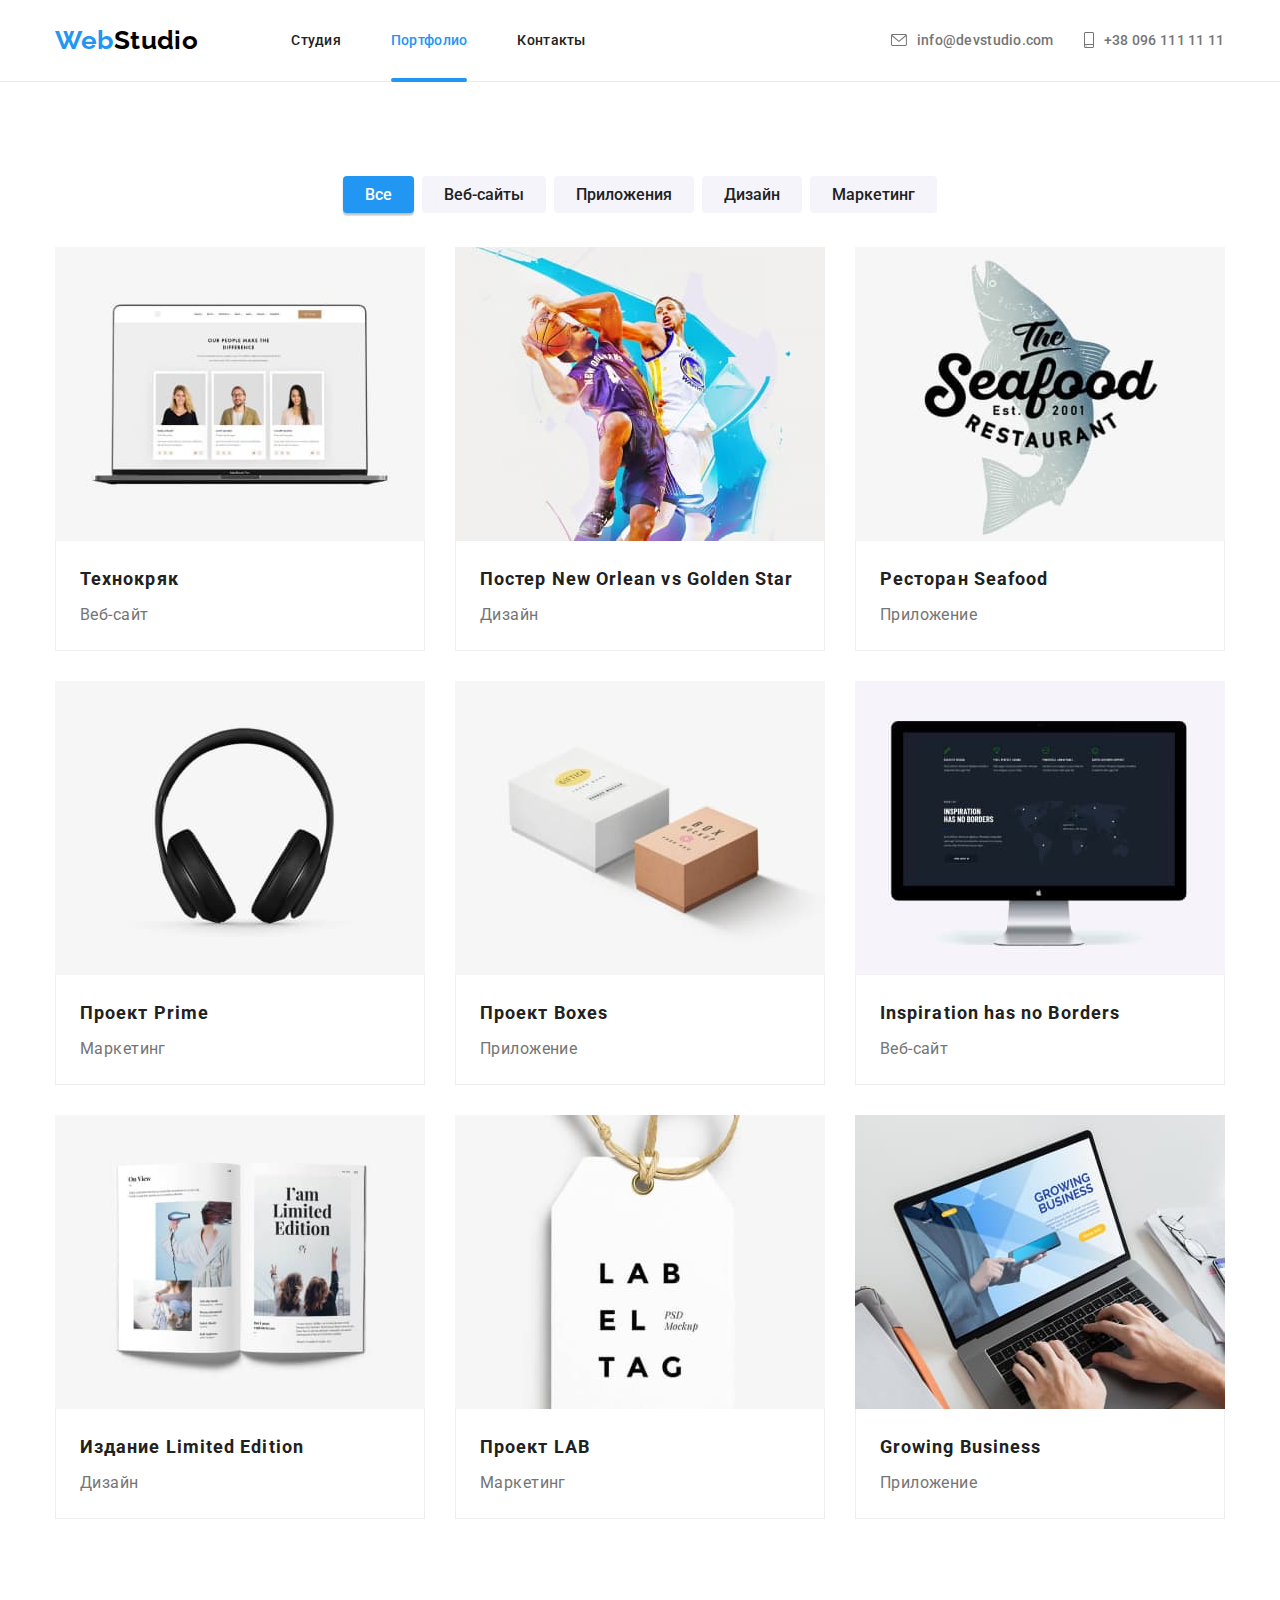
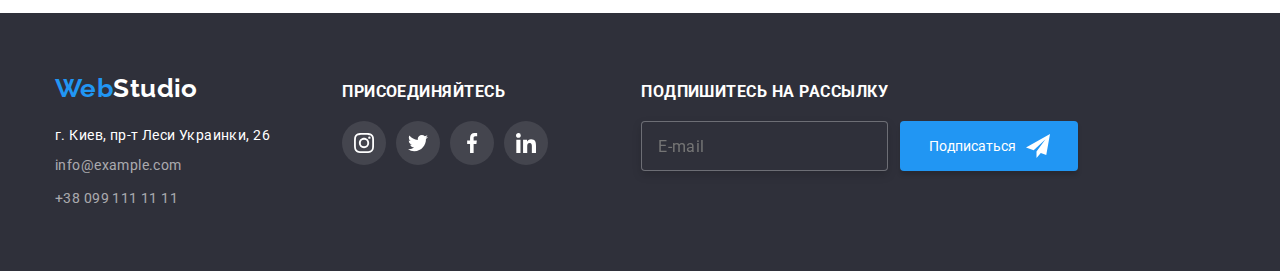
==== portfolio.html @ 21595db0 "Додано розмітку і оформлення форм" ====
<!DOCTYPE html>
<html lang="en">
<head>
    <meta charset="UTF-8">
    <meta http-equiv="X-UA-Compatible" content="IE=edge">
    <meta name="viewport" content="width=device-width, initial-scale=1.0">
    <title>WebStudio</title>
    <link rel="preconnect" href="https://fonts.googleapis.com">
    <link rel="preconnect" href="https://fonts.gstatic.com" crossorigin>
    <link href="https://fonts.googleapis.com/css2?family=Raleway:wght@700&family=Roboto:wght@400;500;700;900&display=swap"
      rel="stylesheet">
      
    <link rel="stylesheet" href="https://cdn.jsdelivr.net/npm/modern-normalize@1.1.0/modern-normalize.min.css" />
    <link rel="stylesheet" href="./css/styles.css">
</head>
<body>
  <header class="page-heder">
    <div class="container heder">
      <nav class="main-nav">
        <a class="logo" href="./index.html" aria-label="Посилання на студію" lang="en">Web<span
            class="studio">Studio</span></a>
        <ul class="site-nav list">
          <li class="item"><a href="./index.html" class="link ">Студия</a></li>
          <li class="item studio-hover"><a href="./portfolio.html" class="link current">Портфолио</a></li>
          <li class="item"><a href="" class="link">Контакты</a></li>
        </ul>
      </nav>
      <div class="heder-contacts"> 
        <ul class="contacts list">
        <li class="item">
          <a href="mailto:info@devstudio.com" class="contacts-link">
          <svg class="envelope" width="16" height="12">
          <use href="./images/icons.svg#icon-envelope"></use>
        </svg>info@devstudio.com</a>
      </li>
        <li class="item">
          <a href="tel:+380961111111" class="contacts-link">
          <svg class="smartphone" width="10" height="16">
          <use href="./images/icons.svg#icon-smartphone"></use>
        </svg> +38 096 111 11 11</a>
      </li>
       </ul>
      </div>
    
    </div>
  </header>

    <main>
     <section class="section ">
      <div class="container">
          <h1 class=" h-hidden">Portfolio</h1>
          <ul class="button-list list">
            <li class="button-item"><button class="filter-button current" type="button">Все</button></li>
            <li class="button-item"><button class="filter-button" type="button">Веб-сайты</button></li>
            <li class="button-item"><button class="filter-button" type="button">Приложения</button></li>
            <li class="button-item"><button class="filter-button" type="button">Дизайн</button></li>
            <li class="button-item"><button class="filter-button" type="button">Маркетинг</button></li>
          </ul>
          <ul class="list portfolio-card card-set">
            <li class="card-set-item  portfolio-card-img">
              <a   href=""  > 
                <div class="portfolio-item">
                        <img src="./images/portfolio-img/технокряк.jpg" alt="лептоп с визуализацией команды" width="370">
                        <div class="portfolio-overlay">
                          <p class="portfolio-desc">
                            Ресурс предлагает комплексные предложения с разным уровнем функционала и сервисов. Все это позволит посетителю
                            получить
                            исчерпывающие сведения о компании или частном лице.
                          </p>
                        </div>
                </div>
               
                 <div class="card-name card-title">
                  <h2 class=" portfolio-title">Технокряк</h2>
                  <p class=" portfolio-text">Веб-сайт</p>
                </div>
              </a>
            </li>
            <li class="card-set-item portfolio-card-img">
              <a href=""> 
                <div class="portfolio-item">
                    <img src="./images/portfolio-img/ПостерNewOrleanvsGoldenStar.jpg" alt="игроки баскетбола во время прыжка" width="370">
                    <div class="portfolio-overlay">
                      <p class="portfolio-desc">
                        Ресурс предлагает комплексные предложения с разным уровнем функционала и сервисов. Все это позволит посетителю
                        получить
                        исчерпывающие сведения о компании или частном лице.
                      </p>
                    </div>
                </div>
                
                <div class="card-name card-title">
                   <h2 class=" portfolio-title">Постер New Orlean vs Golden Star</h2>
                   <p class=" portfolio-text">Дизайн</p>
                </div>
              </a>
            </li>
            <li class="card-set-item portfolio-card-img">
              <a href="">
                <div class="portfolio-item">
                  <img src="./images/portfolio-img/РесторанSeafood.jpg" alt="логотип ресторана" width="370">
                  <div class="portfolio-overlay">
                    <p class="portfolio-desc">
                      Ресурс предлагает комплексные предложения с разным уровнем функционала и сервисов. Все это позволит посетителю
                      получить
                      исчерпывающие сведения о компании или частном лице.
                    </p>
                </div>
                
                </div>
                <div class="card-name card-title">  
                <h2 class="portfolio-title">Ресторан Seafood</h2>
                <p class="portfolio-text">Приложение</p>
                </div>
              </a>
            </li>
            <li class="card-set-item portfolio-card-img">
              <a href="">
                <div class="portfolio-item">
                  <img src="./images/portfolio-img/ПроектPrime.jpg" alt="безпроводные наушники" width="370">
                  <div class="portfolio-overlay">
                    <p class="portfolio-desc">
                      Ресурс предлагает комплексные предложения с разным уровнем функционала и сервисов. Все это позволит посетителю
                      получить
                      исчерпывающие сведения о компании или частном лице.
                    </p>
                  </div>
                </div>
               
                <div class="card-name card-title"> 
                  <h2 class="portfolio-title">Проект Prime</h2>
                  <p class="portfolio-text">Маркетинг</p>
                 </div>
              </a>
            </li>
            <li class="card-set-item portfolio-card-img">
              <a href="">
                <div class="portfolio-item">
                    <img src="./images/portfolio-img/ПроектBoxes.jpg" alt="две коробки: белая и бежевая" width="370">
                    <div class="portfolio-overlay">
                      <p class="portfolio-desc">
                        Ресурс предлагает комплексные предложения с разным уровнем функционала и сервисов. Все это позволит посетителю
                        получить
                        исчерпывающие сведения о компании или частном лице.
                      </p>
                    </div>
                </div>
                
                <div class="card-name card-title">
                 <h2 class="portfolio-title">Проект Boxes</h2>
                 <p class="portfolio-text">Приложение</p>
                </div>
              </a>
            </li>
            <li class="card-set-item portfolio-card-img">
              <a href=""> 
                <div class="portfolio-item">
                <img src="./images/portfolio-img/InspirationHasNoBorders.jpg" alt="монитор с изображением сайта" width="370">
                 <div class="portfolio-overlay">
                  <p class="portfolio-desc">
                    Ресурс предлагает комплексные предложения с разным уровнем функционала и сервисов. Все это позволит посетителю
                    получить
                    исчерпывающие сведения о компании или частном лице.
                  </p>
                 </div>
                </div>
                
                 <div class="card-name card-title">
                  <h2 lang="en" class="portfolio-title">Inspiration has no Borders</h2>
                  <p class="portfolio-text">Веб-сайт</p>
                  </div>
               </a>
            </li>
            <li class="card-set-item portfolio-card-img">
              <a href=""> 
                <div class="portfolio-item">
                  <img src="./images/portfolio-img/ИзданиеLimitedEdition.jpg" alt="открытая книга с илюстрациями" width="370">
                  <div class="portfolio-overlay">
                    <p class="portfolio-desc">
                      Ресурс предлагает комплексные предложения с разным уровнем функционала и сервисов. Все это позволит посетителю
                      получить
                      исчерпывающие сведения о компании или частном лице.
                    </p>
                  </div>
                </div>
               
                <div class="card-name card-title">  
                 <h2 class="portfolio-title">Издание Limited Edition</h2>
                 <p class="portfolio-text">Дизайн</p>
                </div>
              </a>
            </li>
            <li class="card-set-item portfolio-card-img">
              <a href=""> 
                <div class="portfolio-item">
                <img src="./images/portfolio-img/ПроектLAB.jpg" alt="бирка с логотипом" width="370">
                <div class="portfolio-overlay">
                  <p class="portfolio-desc">
                    Ресурс предлагает комплексные предложения с разным уровнем функционала и сервисов. Все это позволит посетителю
                    получить
                    исчерпывающие сведения о компании или частном лице.
                  </p>
                </div>
                </div>
                
                <div class="card-name card-title">  
                 <h2 class="portfolio-title">Проект LAB</h2>
                 <p class="portfolio-text">Маркетинг</p>
                </div>
              </a>
            </li>
            <li class="card-set-item portfolio-card-img">
              <a href=""> 
                <div class="portfolio-item">
                    <img src="./images/portfolio-img/GrowingBusiness.jpg" 
                alt="лептоп во время работы" width="370">
                <div class="portfolio-overlay">
                  <p class="portfolio-desc">
                    Ресурс предлагает комплексные предложения с разным уровнем функционала и сервисов. Все это позволит посетителю
                    получить
                    исчерпывающие сведения о компании или частном лице.
                  </p>
                </div>
                </div>
               
                <div class="card-name card-title">  
                  <h2 lang="en" class=" portfolio-title">Growing Business</h2>
                <p class="portfolio-text">Приложение</p></div>
              </a>
            </li>
          </ul>
      </div>
     </section>
    </main>
  <footer class="page-footer">
    <div class="container container-footer">
      <div class="address-container">
        <a class="logo footer-logo" href="./index.html" aria-label="Посилання на студію" lang="en">Web<span
            class="footer-studio">Studio</span></a>
        <address class="address-text">
          <div class="address-box">
            <ul class="list">
              <li class="google-address">
                <a href="https://www.google.com.ua/maps/place/бул.+Леси+Украинки,+26,+Киев,+Украина"
                  class="address-link">г.
                  Киев, пр-т Леси
                  Украинки, 26</a>
              </li>
              <li class="mail-adress"><a href="mailto:info@example.com " class="link-footer">info@example.com</a>
              </li>
              <li class="tel-number"><a href="tel:+380991111111" class="link-footer"> +38 099 111 11 11 </a></li>
            </ul>
          </div>
  
        </address>
      </div>
  
      <div class="social">
        <h3 class="title">присоединяйтесь</h3>
        <ul class="social-media list">
          <li class="list social-media-item">
            <a class="social-media-link social-footer link" href="" target="_blank" rel="noopener noreferrer"
              aria-label="instagram">
              <svg class="social-icon" width="20" height="20">
                <use href="./images/icons.svg#icon-instagram"></use>
              </svg>
            </a>
  
          </li>
          <li class="list social-media-item">
            <a class="social-media-link social-footer link" href="" target="_blank" rel="noopener noreferrer"
              aria-label="twitter">
              <svg class="social-icon" width="20" height="20">
                <use href="./images/icons.svg#icon-twitter"></use>
              </svg>
            </a>
  
          </li>
          <li class="list social-media-item">
            <a class="social-media-link social-footer link" href="" target="_blank" rel="noopener noreferrer"
              aria-label="facebook">
              <svg class="social-icon" width="20" height="20">
                <use href="./images/icons.svg#icon-facebook"></use>
              </svg>
            </a>
          </li>
          <li class="list social-media-item">
            <a class="social-media-link social-footer link" href="" target="_blank" rel="noopener noreferrer"
              aria-label="linkedin">
              <svg class="social-icon" width="20" height="20">
                <use href="./images/icons.svg#icon-linkedin"></use>
              </svg>
            </a>
          </li>
        </ul>
  
      </div>
      <div class="subscription">
        <div class="input-mail">
          <h3 class="e-mail-input"> Подпишитесь на рассылку</h3>
          <label for="email"></label>
          <input class="mail-in" type="email" placeholder="E-mail">
        </div>
        <button class="btn-send" type="submit">Подписаться<svg class="svg-send" width="24" height="24">
            <use href="./images/icons.svg#icon-icon-send"></use>
          </svg></button>
      </div>
    </div>
  
  </footer>
 


</body>
</html>
---- css/styles.css ----
/*цвет основного текста #212121*/
/*цвет вторичного текста #757575;*/
/* цвет кнопок акцент #2196F3*/
/* цвет белый, герой, кнопки #FFFFFF*/

:root {
    --primary-text-color: #757575;
    --title-text-color: #212121;
    --accent-color: #2196F3;
    --background-site-color:#E5E5E5;
    --background-heder-color: #FFFFFF;
    --footer-color:#2F303A;
    --background-section-color: #F5F4FA;
    --color-contacts-address: rgba(255, 255, 255, 0.6);
    --color-logo-Studio: #000000;
    --hover-hero-button-color:#188CE8;
    --portfolio-card-title-color:#EEEEEE;
    --icon-color:#AFB1B8;
    --items: 4;
    --indent: 30px;
    --hero-color:#C4C4C4;
    --background-label-color: rgba(47, 48, 58, 0.8 );

    --anim-slow: 250ms cubic-bezier(0.4, 0, 0.2, 1);
}


 /*Body*/

body {
    color:var(--primary-text-color);
    font-family: Roboto, sans-serif; 
    letter-spacing: 0.03em;
    font-size: 14px;
}
/*reset*/

h1, h2, h3, p{
 margin: 0;
}
.list {
    list-style: none;
    margin: 0;
    padding: 0;
}
img {
    display: block;
    max-width: 100%;
    height: auto;
}

/*сітка із застосуванням flex-box*/

.card-set {
    display: flex;
    flex-wrap: wrap;
    margin: calc(-1 * var(--indent) / 2);
}

.card-set-item {
    flex-basis: calc((100% - var(--indent) * var(--items)) / var(--items));
    margin: calc(var(--indent) / 2);
    transition: box-shadow var(--anim-slow);
}

a {
    text-decoration: none;
    transition: box-shadow var(--anim-slow);
}

.container {
    width: 1200px;
    padding-left: 15px;
    padding-right: 15px;
    margin-left: auto;
    margin-right: auto;
}

/* visually-hidden hide elements */
.visually-hidden {
    position: absolute;
    white-space: nowrap;
    width: 1px;
    height: 1px;
    overflow: hidden;
    border: 0;
    padding: 0;
    clip: rect(0 0 0 0);
    clip-path: inset(50%);
    margin: -1px;
}

/*heder*/
.page-heder {
    border-bottom: 1px solid #ECECEC;  
    display: block;
}
/*nav*/
.heder, .main-nav {
    display: flex;
    align-items: center;
    justify-content: center;
}

.logo {
    font-family: Raleway, sans-serif;
    font-weight: 700;
    font-size: 26px;
    line-height: 1.2;
    color: var(--accent-color);
    padding-top:  24px;
    padding-bottom: 24px;

    transition: color var(--anim-slow);

}
.studio {
    color: var(--color-logo-Studio);
}

.logo:hover, 
.logo:focus {
color: var(--accent-color);
}

.site-nav, .contacts {
    display: flex;
    align-items: center;
}

.site-nav {
    margin-left: 93px;
    flex-basis: 294px;
}
.site-nav .link,
.contacts .contacts-link{
display: flex;
align-items: center;
justify-content: center;
padding-top: 32px;
padding-bottom: 32px;
font-weight: 500;
font-size: 14px;
line-height: 1.2;
letter-spacing: 0.02em;
}

.site-nav .link{
color: var(--title-text-color);
} 

.site-nav .item:not(:last-child)
{margin-right: 50px;
}

.site-nav .link.current,
.site-nav a:hover,
.site-nav a:focus {
color: var(--accent-color);
}

.studio-hover{
    display: flex;
    align-items: center;
    color: var(--accent-color);
    position: relative;
}

.studio-hover::after {
    display: inline-block;
    position: absolute;
    content: "";
    bottom: -1px;
    left: 0;
    border-radius: 2px;
    width: 100%;
    height: 4px;
    background-color: var(--accent-color);
}


.heder-contacts {
    display: flex;
    align-items: center;
}
.contacts {
    margin-left: 305px;
  
}


.contacts .item:not(:last-child){
margin-right: 30px;
}

.contacts-link {
    color: var(--primary-text-color);

    transition: color var(--anim-slow);
}

.contacts-link:hover,
.contacts-link:focus
 {
    color:var(--accent-color);
}

.envelope,
.smartphone {
    margin-right: 10px;
    fill: currentColor;
}

/*main*/

/*section*/
.section {
    margin: 0px; 
    padding-top: 94px;
    padding-bottom: 94px;
}

/*hero section*/

.hero { 
   background-color: var(--hero-color);
   text-align: center;
   padding: 200px 0;
}
   .overlay{ 
   max-width: 1600px;
   margin-left: auto;
   margin-right: auto;
   background-image: linear-gradient(rgba(47, 48, 58, 0.4), rgba(47, 48, 58, 0.4)),url(../images/img-hero/Img-hero.jpg); 
   background-repeat:no-repeat;
   background-position: center;
   background-size:cover;

}

.hero-title {
    color: var(--background-heder-color);
    font-weight: 900;
    font-size: 44px;
    line-height: 1.36;
    letter-spacing: 0.06em;
    text-transform: uppercase;
    width: 696px;
    margin-left: 237px;
   } 

.hero-button {
    color: var(--background-heder-color);
    background-color: var(--accent-color);
    border: 0;
    font-weight: 700;
    font-size: 16px;
    line-height: 1.9;
    letter-spacing: 0.06em;
    cursor: pointer;
    font-family: inherit;
    border-radius: 4px;
    padding: 10px 32px;
    margin-top: 30px;
    box-shadow: 0px 4px 4px rgba(0, 0, 0, 0.15);

    transition: color var(--anim-slow), background-color var(--anim-slow);
    
}

.hero-button:hover,
.hero-button:focus {
 background-color: var(--hover-hero-button-color);
 color: var(--background-heder-color);
}
/*section #2*/
.specialty {
    padding-bottom: 0;
}
.specialty-list {
    display: flex;
}
.specialty-icon{
 content: "";
 height: 120px;
 margin-bottom: 30px;
 display: flex;
 align-items: center;
 justify-content: center;
 background-size: contain;
 background-repeat: no-repeat;
 background-position: center;
 background-color: var(--background-section-color);
 border-radius: 4px;
}

.specialty-list .specialty-item:not(:last-child),
.img-list .img-item:not(:last-child) {
    margin-right: 30px;
}

.specialty-item {
    flex-basis: 270px;
}

.section-title{
    font-weight: 700;
    font-size: 36px;
    line-height: 1.14;
    text-align: center;
    margin-bottom: 50px;
}

.h-hidden {
    display: none;
    opacity: 0;
}

.h-title {
    font-weight: 700;
    font-size: 14px;
    line-height: 1.2;
    text-transform: uppercase;
    margin-bottom: 10px;
}
.section-title, .h-title, 
.team-title {
    color: var(--title-text-color);
}

.p-text {
    font-size: 14px;
    line-height: 1.71;
}

/*section#3*/

.img-list {
    display: flex;
    align-items: center; 
}
 .img-item{
    position: relative;
}

.label-text {
    position: absolute;
    bottom: 0;
    padding: 27px 0;
    width: 100%;
    font-weight: 700;
  
    text-align: center;
    letter-spacing: 0.03em;
    text-transform: uppercase;
    color: var(--background-heder-color);  
    background-color: var(--background-label-color);
}

/*section team*/

.team {
 background-color: var(--background-section-color);
}
.team-list {
    flex-basis: 270px;

}
.team-item {
    box-shadow: 0px 1px 3px rgba(0, 0, 0, 0.12), 0px 1px 1px rgba(0, 0, 0, 0.14), 0px 2px 1px rgba(0, 0, 0, 0.2);
    border-radius: 0px 0px 4px 4px;
    background-color: var(--background-heder-color);
}

.team-card-name {
    padding: 30px 0;
    text-align: center;
}

.team-title {
    font-weight: 500;
    font-size: 16px;
    line-height: 1.18;
    margin-bottom: 10px;
}

.team-text {
    font-size: 16px;
    line-height: 1.18; 
    margin-bottom: 16px;
}

.social-media {
 display: flex;
 justify-content: center;
}

.social-media-item:not(:last-child){
margin-right: 10px;
}

.social-media-link{
    display: flex;
    align-items: center;
    justify-content: center;
    width: 44px;
    height: 44px;
    border-radius: 50%;
    color: var(--icon-color);
    background-color: var(--background-heder-color);

    transition: color var(--anim-slow), background-color var(--anim-slow);
}

.social-media-link:hover,
.social-media-link:focus
 {
    color: var(--background-heder-color);
    background-color: var(--accent-color);
}

.social-media-icon {
    fill: currentColor;
}


/*clients*/
.title-clients {
    margin-bottom: 50px;
}

.clients {
    display: flex;
    justify-content: center;
    margin: 0;
    padding: 0;
}

.clients-items {
    display: flex;
    justify-content: center;
    align-items: center;
   border: 1px solid var(--icon-color);
   border-radius: 4px;
   width: 170px;
   height: 92px;
   color: var(--icon-color);  
   transition: color var(--anim-slow), border var(--anim-slow);
}

.clients-items:hover,
.clients-items:focus{
border: 1px solid var(--accent-color);
color: var(--accent-color);
}

.clients-items:not(:last-child) {
    margin-right: 30px;
}

.clients-icon{
    margin: 16px, 32px;
    fill: currentColor;
}


/*footer*/

footer {
    background: var(--footer-color);
   }

.page-footer {
 display: block;
 padding-top: 60px;
 padding-bottom: 60px;
}
.container-footer {
    display: flex;
    align-items: baseline;
}
.address-container {
    margin-right: 72px;

}

.address-text {
font-size: 14px;
line-height: 1.71;
font-style: normal;
margin-top: 20px;
}

.address-link {
    color: var(--background-heder-color);
}
.google-address {
    margin-bottom: 6px;
}
.link, .link-footer {
    color: var(--color-contacts-address);

    transition: color var(--anim-slow);
}

.link:hover,
.link:focus {
    color: var(--accent-color);
}

.footer-studio {
    color: var(--background-heder-color);
}

.mail-adress {
    margin-bottom: 9px;
}

.social {
    display: flex;
    flex-direction: column;
}

.title, .e-mail-input {
font-weight: 700;
color: var(--background-heder-color);
margin-bottom: 20px;
line-height: 1.14;
letter-spacing: 0.03em;
text-transform: uppercase;
}

.social-footer {
    background-color: rgba(255, 255, 255, 0.1);
    
    transition: background-color var(--anim-slow);
}

.social-icon {
    fill: var(--background-heder-color);    
}

.subscription{
    display: flex;
    align-items: flex-end;
    justify-content: center;
    width: 570;

}
.input-mail{
    display: flex;
    flex-direction: column;
    margin-left: 93px;
}

.mail-in{
    box-sizing: border-box;
    border: 1px solid rgba(255, 255, 255, 0.3);
    filter: drop-shadow(0px 4px 4px rgba(0, 0, 0, 0.15));
     border-radius: 4px;
   
    height: 50px;
    background-color: var(--footer-color);
    font-size: 16px;
    line-height: 1.25;
    display: flex;
    align-items: center;
    letter-spacing: 0.03em;
    padding: 15px 16px 15px 16px;
    color: rgba(255, 255, 255, 0.6);
}

.btn-send{
   display: flex;
   align-items: center;
   justify-content: center;
   
    height: 50px;
    margin-left: 12px;
    padding:  10px 28px 10px 29px;
    border: 0;
    background-color: var(--accent-color);
    color: var(--background-heder-color);
    box-shadow: 0px 4px 4px rgba(0, 0, 0, 0.15);
    border-radius: 4px;
}
.svg-send{
    margin-left: 10px;
}
/*portfolio*/

/*стилизація списку кнопок*/

.button-list{
display: flex;
margin-bottom: 34px;
justify-content: center;

}

.button-item:not(:last-child) {
margin-right: 8px;
}

.filter-button {
   background-color: var(--background-section-color);
    color: var(--title-text-color);   
    font-family: inherit;
    font-weight: 500;
    font-size: 16px;
    line-height: 1.6;
    text-align: center;
    border-radius: 4px;
    padding: 6px 22px;
    border: none;

    transition: color var(--anim-slow), background-color var(--anim-slow), box-shadow var(--anim-slow);
   }

.filter-button.current,
.filter-button:hover,
.filter-button:focus{
    background-color: var(--accent-color);
    color: var(--background-heder-color);
    box-shadow: 0px 3px 1px rgba(0, 0, 0, 0.1), 
    0px 1px 2px rgba(0, 0, 0, 0.08), 
    0px 2px 2px rgba(0, 0, 0, 0.12);
   }

/*about portfolio cards*/


   .portfolio-card {
       --items: 3;
   }
   .card-set-item{
    transition: box-shadow var(--anim-slow);
   }
   .card-set-item:hover,
   .card-set-item:focus {
    
    box-shadow: 0px 1px 1px rgba(0, 0, 0, 0.12), 
    0px 4px 4px rgba(0, 0, 0, 0.06), 
     1px 4px 6px rgba(0, 0, 0, 0.16);
   }

   .card-title {
    background-color: var(--background-heder-color);
    border: 1px solid var(--portfolio-card-title-color);
    border-top: none;
   }

  .card-name {
    padding: 20px 24px;
  }
.portfolio-title {
    font-weight: 700;
    font-size: 18px;
    line-height: 2;
    letter-spacing: 0.06em;
    color: var(--title-text-color);
    margin-bottom: 4px;
}

.portfolio-text {
    font-size: 16px;
    line-height: 1.8;
    color: var(--primary-text-color);
 }

 .portfolio-item {
    position: relative;
    overflow: hidden;
 }

.portfolio-overlay {
    position: absolute;
    top: 0;
    left: 0;
    transform: translateY(100%);
    width: 100%;
    height: 100%;
    display: flex;
    align-items: center;
    justify-content: center;
    padding: 63px 24px;
    background-color: rgba(33, 150, 243, 0.9);
    transition: transform var(--anim-slow);
}

.portfolio-desc {
    font-size: 18px;
    line-height: 1.56;
    letter-spacing: 0.03em;
    color: var(--background-heder-color);
    
}

.portfolio-card-img:hover .portfolio-overlay {
transform: translateY(0);
}

   /*модальне вікно*/
   .backdrop {
    position: fixed;
    top: 0;
    left: 0;
    width: 100%;
    height: 100%;

    background-color: rgba(0, 0, 0, 0.2);
    opacity: 1;
    visibility: visible;
    pointer-events: initial;

    transition: opacity var(--anim-slow),
                visibility var(--anim-slow);
    z-index: 1000;

   }

   .backdrop.is-hidden {
       opacity: 0;
       visibility: hidden;
       pointer-events: none;
   }

   .modal {
    position: absolute;
    top: 50%;
    left: 50%;
    transform: translate(-50%, -50%);

    width: 528px;
    min-height: 581px;

    background-color: var(--background-heder-color);
    box-shadow: 0px 1px 3px rgba(0, 0, 0, 0.12), 0px 1px 1px rgba(0, 0, 0, 0.14), 0px 2px 1px rgba(0, 0, 0, 0.2);
    border-radius: 4px;
   }

   .modal-close-btn {
    position: absolute;
    top: 0;
    right: 0;

    display: flex;
    align-items: center;
    justify-content: center;

    margin-top: 8px;
    margin-right: 8px;

    padding: 0;
    width: 30px;
    height: 30px;

    background-color: var(--background-heder-color);
    border: 1px solid rgba(0, 0, 0, 0.1);
    border-radius: 50%;
    cursor: pointer;
    transition: color var(--anim-slow);
   }
 .modal-close-btn:hover,
  .modal-close-btn:focus {
  color: var(--accent-color);
  }
   .close-btn {
    fill: currentColor;
   }

   /*стилізація форми*/

   .application_form {
     padding: 40px;

   }
   .slogan{
    display: flex;
    margin-bottom: 12px;
    font-weight: 700;
    font-size: 20px;
    line-height: 1.15;
    text-align: center;
    letter-spacing: 0.03em;
    color: var(--title-text-color);
   }
   .name, .tel, .email, .coment {
    display: flex;
    flex-direction: column;
   }

   .data:not(:last-child){
    margin-bottom: 10px;
   }
   .contact_box {
       margin-bottom: 20px;
   }
   .checkbox {
    display: inline-block;
    margin-bottom: 30px;
   }

   .data{
    position: relative;
   }

   .contacts-svg {
    display: flex;
    position: absolute;
    bottom: 0;
    left: 0;
    margin: 15px 14px;
    cursor: pointer;
    transform: fill var(--anim-slow)
   }
   
   .inputs{
    border: 1px solid rgba(33, 33, 33, 0.2);
    border-radius: 4px;
    padding: 12px 42px;
    cursor: pointer;
    outline: transparent;
    transform: border-color var(--anim-slow), fill var(--anim-slow)
   }
   
.inputs:focus,
.inputs:hover {
border: 1px solid var(--accent-color)
}

.inputs:focus + .contacts-svg,
.inputs:hover + .contacts-svg{
 fill: var(--accent-color);

 
 }

 .text-label{
    font-size: 12px;
     line-height: 1.16;
     letter-spacing: 0.01em;
 }
.text-check{
   font-size: 14px;
    line-height: 1.71;
    letter-spacing: 0.03em;
    user-select: none;
}


.input-coment{
    color: rgba(117, 117, 117, 0.5);
    font-size: 12px;
    line-height: 1.16;
    letter-spacing: 0.01em;
    padding: 12px 16px;
}

.checkbox{
    display: flex;
    justify-content: center;
    align-items: center;
    gap: 7px;
}
   
.checkbox-custom{
    display: inline-flex;
    align-items: center;
    justify-content: center; 
    outline: auto;
    border-radius: 2px;
    width: 16px;
    height: 15px;
    border: 0.2px solid var(--background-heder-color);
    transition: background-color var(var(--anim-slow)), outline var(--anim-slow);
}
 
.checkbox-input:checked + .checkbox-custom {
 outline: transparent;
 background-color: var(--accent-color);
}
.checkbox-icon{
    fill: var(--background-heder-color);
}

.check-link{
    text-decoration-line: underline;
    color: var(--accent-color);
}

.button-submit {
    display: flex;
    align-items: center;
    justify-content: center;

    background-color: var(--accent-color);
    color: var(--background-heder-color);
    width: 200px;
    height: 50px;
    margin:auto;
    padding: 0;

    font-weight: 700;
    font-size: 16px;
    line-height: 1.87;
    border: 0;
    box-shadow: 0px 4px 4px rgba(0, 0, 0, 0.15);
    border-radius: 4px;
}

.button-submit:hover,
.button-submit:focus{
 background-color: var(--hover-hero-button-color);
 box-shadow: 0px 4px 4px rgba(0, 0, 0, 0.15);
 border-radius: 4px;
}
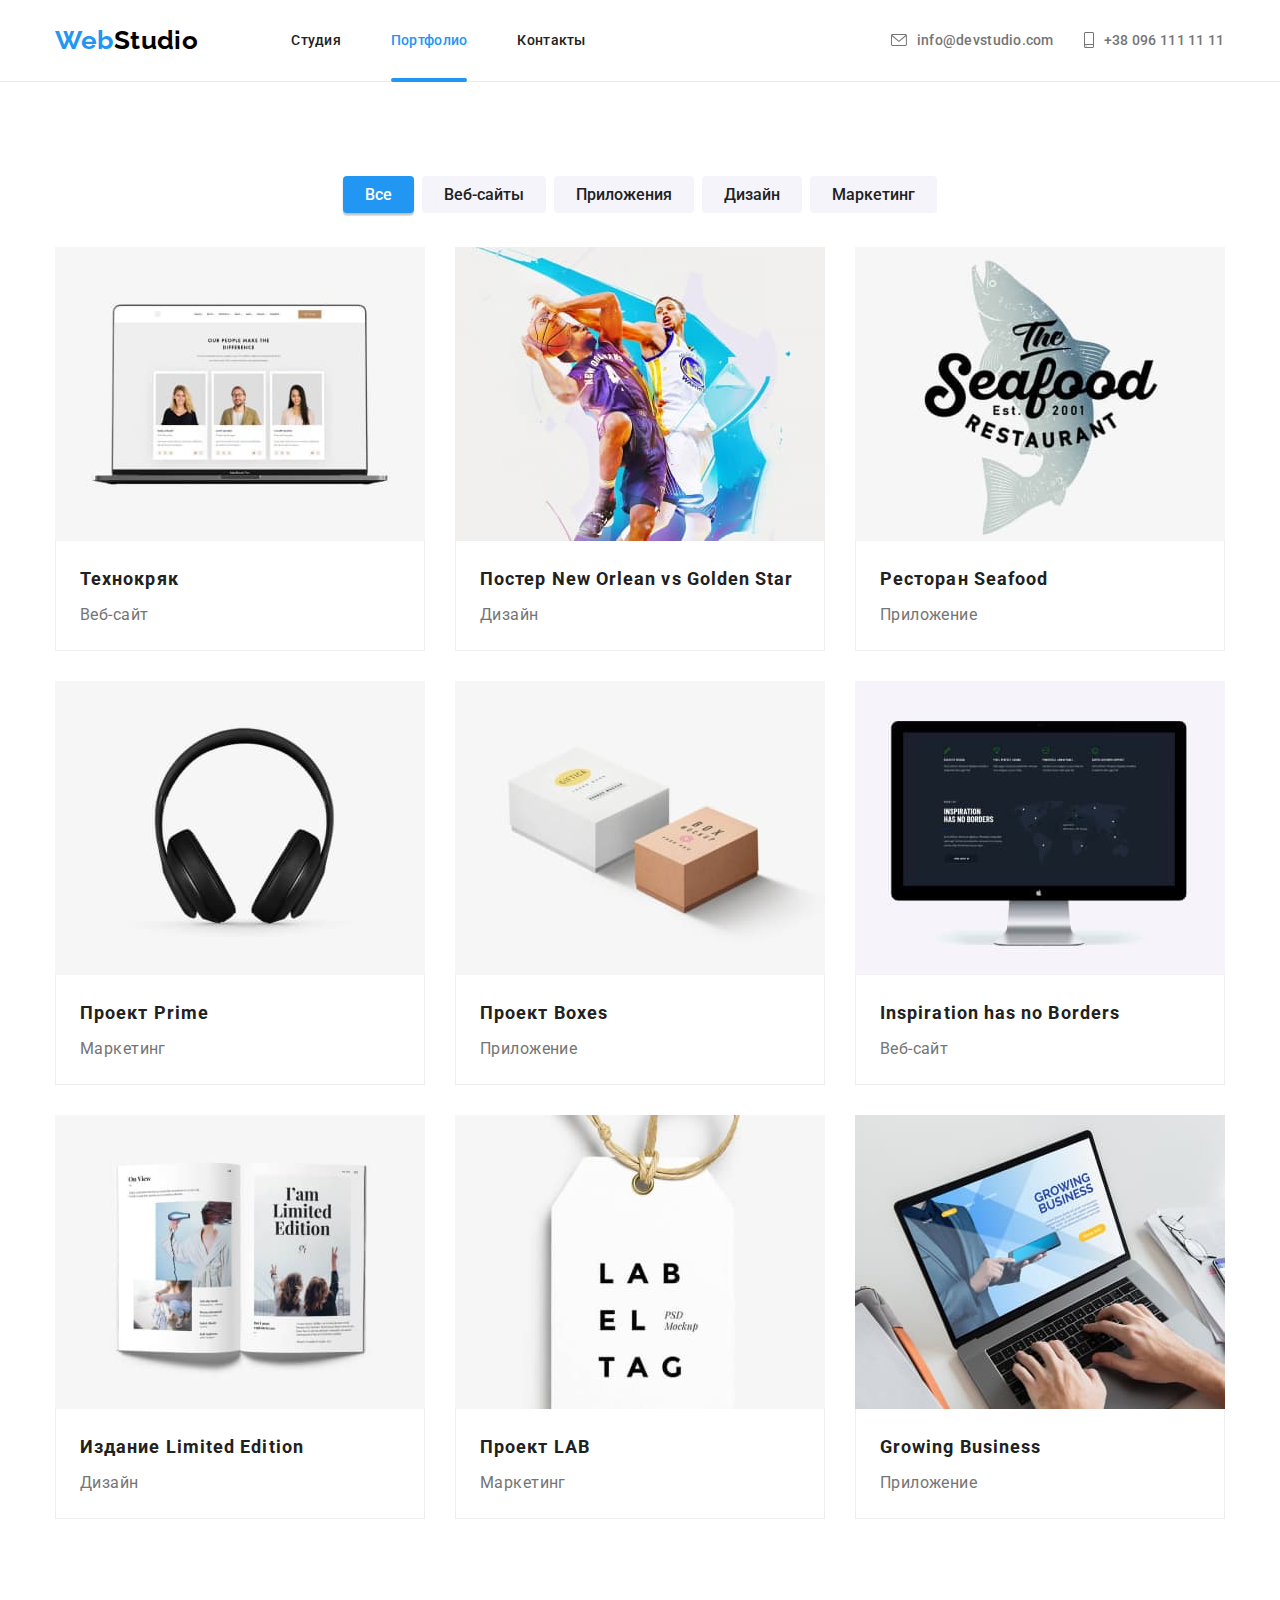
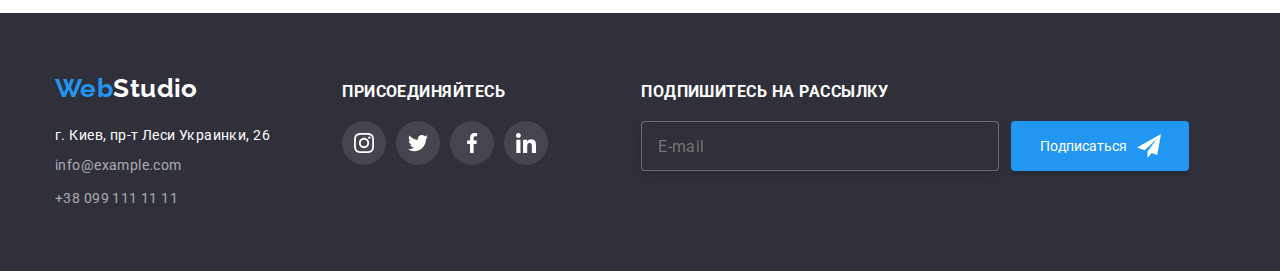
==== commit 14867b4a: "Внесено корекцію в форму в футері" ====
--- a/portfolio.html
+++ b/portfolio.html
@@ -1,18 +1,20 @@
 <!DOCTYPE html>
 <html lang="en">
+
 <head>
-    <meta charset="UTF-8">
-    <meta http-equiv="X-UA-Compatible" content="IE=edge">
-    <meta name="viewport" content="width=device-width, initial-scale=1.0">
-    <title>WebStudio</title>
-    <link rel="preconnect" href="https://fonts.googleapis.com">
-    <link rel="preconnect" href="https://fonts.gstatic.com" crossorigin>
-    <link href="https://fonts.googleapis.com/css2?family=Raleway:wght@700&family=Roboto:wght@400;500;700;900&display=swap"
-      rel="stylesheet">
-      
-    <link rel="stylesheet" href="https://cdn.jsdelivr.net/npm/modern-normalize@1.1.0/modern-normalize.min.css" />
-    <link rel="stylesheet" href="./css/styles.css">
+  <meta charset="UTF-8">
+  <meta http-equiv="X-UA-Compatible" content="IE=edge">
+  <meta name="viewport" content="width=device-width, initial-scale=1.0">
+  <title>WebStudio</title>
+  <link rel="preconnect" href="https://fonts.googleapis.com">
+  <link rel="preconnect" href="https://fonts.gstatic.com" crossorigin>
+  <link href="https://fonts.googleapis.com/css2?family=Raleway:wght@700&family=Roboto:wght@400;500;700;900&display=swap"
+    rel="stylesheet">
+
+  <link rel="stylesheet" href="https://cdn.jsdelivr.net/npm/modern-normalize@1.1.0/modern-normalize.min.css" />
+  <link rel="stylesheet" href="./css/styles.css">
 </head>
+
 <body>
   <header class="page-heder">
     <div class="container heder">
@@ -25,213 +27,225 @@
           <li class="item"><a href="" class="link">Контакты</a></li>
         </ul>
       </nav>
-      <div class="heder-contacts"> 
+      <div class="heder-contacts">
         <ul class="contacts list">
-        <li class="item">
-          <a href="mailto:info@devstudio.com" class="contacts-link">
-          <svg class="envelope" width="16" height="12">
-          <use href="./images/icons.svg#icon-envelope"></use>
-        </svg>info@devstudio.com</a>
-      </li>
-        <li class="item">
-          <a href="tel:+380961111111" class="contacts-link">
-          <svg class="smartphone" width="10" height="16">
-          <use href="./images/icons.svg#icon-smartphone"></use>
-        </svg> +38 096 111 11 11</a>
-      </li>
-       </ul>
+          <li class="item">
+            <a href="mailto:info@devstudio.com" class="contacts-link">
+              <svg class="envelope" width="16" height="12">
+                <use href="./images/icons.svg#icon-envelope"></use>
+              </svg>info@devstudio.com</a>
+          </li>
+          <li class="item">
+            <a href="tel:+380961111111" class="contacts-link">
+              <svg class="smartphone" width="10" height="16">
+                <use href="./images/icons.svg#icon-smartphone"></use>
+              </svg> +38 096 111 11 11</a>
+          </li>
+        </ul>
       </div>
-    
+
     </div>
   </header>
 
-    <main>
-     <section class="section ">
+  <main>
+    <section class="section ">
       <div class="container">
-          <h1 class=" h-hidden">Portfolio</h1>
-          <ul class="button-list list">
-            <li class="button-item"><button class="filter-button current" type="button">Все</button></li>
-            <li class="button-item"><button class="filter-button" type="button">Веб-сайты</button></li>
-            <li class="button-item"><button class="filter-button" type="button">Приложения</button></li>
-            <li class="button-item"><button class="filter-button" type="button">Дизайн</button></li>
-            <li class="button-item"><button class="filter-button" type="button">Маркетинг</button></li>
-          </ul>
-          <ul class="list portfolio-card card-set">
-            <li class="card-set-item  portfolio-card-img">
-              <a   href=""  > 
-                <div class="portfolio-item">
-                        <img src="./images/portfolio-img/технокряк.jpg" alt="лептоп с визуализацией команды" width="370">
-                        <div class="portfolio-overlay">
-                          <p class="portfolio-desc">
-                            Ресурс предлагает комплексные предложения с разным уровнем функционала и сервисов. Все это позволит посетителю
-                            получить
-                            исчерпывающие сведения о компании или частном лице.
-                          </p>
-                        </div>
-                </div>
-               
-                 <div class="card-name card-title">
-                  <h2 class=" portfolio-title">Технокряк</h2>
-                  <p class=" portfolio-text">Веб-сайт</p>
-                </div>
-              </a>
-            </li>
-            <li class="card-set-item portfolio-card-img">
-              <a href=""> 
-                <div class="portfolio-item">
-                    <img src="./images/portfolio-img/ПостерNewOrleanvsGoldenStar.jpg" alt="игроки баскетбола во время прыжка" width="370">
-                    <div class="portfolio-overlay">
-                      <p class="portfolio-desc">
-                        Ресурс предлагает комплексные предложения с разным уровнем функционала и сервисов. Все это позволит посетителю
-                        получить
-                        исчерпывающие сведения о компании или частном лице.
-                      </p>
-                    </div>
-                </div>
-                
-                <div class="card-name card-title">
-                   <h2 class=" portfolio-title">Постер New Orlean vs Golden Star</h2>
-                   <p class=" portfolio-text">Дизайн</p>
-                </div>
-              </a>
-            </li>
-            <li class="card-set-item portfolio-card-img">
-              <a href="">
-                <div class="portfolio-item">
-                  <img src="./images/portfolio-img/РесторанSeafood.jpg" alt="логотип ресторана" width="370">
-                  <div class="portfolio-overlay">
-                    <p class="portfolio-desc">
-                      Ресурс предлагает комплексные предложения с разным уровнем функционала и сервисов. Все это позволит посетителю
-                      получить
-                      исчерпывающие сведения о компании или частном лице.
-                    </p>
-                </div>
-                
-                </div>
-                <div class="card-name card-title">  
+        <h1 class=" h-hidden">Portfolio</h1>
+        <ul class="button-list list">
+          <li class="button-item"><button class="filter-button current" type="button">Все</button></li>
+          <li class="button-item"><button class="filter-button" type="button">Веб-сайты</button></li>
+          <li class="button-item"><button class="filter-button" type="button">Приложения</button></li>
+          <li class="button-item"><button class="filter-button" type="button">Дизайн</button></li>
+          <li class="button-item"><button class="filter-button" type="button">Маркетинг</button></li>
+        </ul>
+        <ul class="list portfolio-card card-set">
+          <li class="card-set-item  portfolio-card-img">
+            <a href="">
+              <div class="portfolio-item">
+                <img src="./images/portfolio-img/технокряк.jpg" alt="лептоп с визуализацией команды" width="370">
+                <div class="portfolio-overlay">
+                  <p class="portfolio-desc">
+                    Ресурс предлагает комплексные предложения с разным уровнем функционала и сервисов. Все это позволит
+                    посетителю
+                    получить
+                    исчерпывающие сведения о компании или частном лице.
+                  </p>
+                </div>
+              </div>
+
+              <div class="card-name card-title">
+                <h2 class=" portfolio-title">Технокряк</h2>
+                <p class=" portfolio-text">Веб-сайт</p>
+              </div>
+            </a>
+          </li>
+          <li class="card-set-item portfolio-card-img">
+            <a href="">
+              <div class="portfolio-item">
+                <img src="./images/portfolio-img/ПостерNewOrleanvsGoldenStar.jpg"
+                  alt="игроки баскетбола во время прыжка" width="370">
+                <div class="portfolio-overlay">
+                  <p class="portfolio-desc">
+                    Ресурс предлагает комплексные предложения с разным уровнем функционала и сервисов. Все это позволит
+                    посетителю
+                    получить
+                    исчерпывающие сведения о компании или частном лице.
+                  </p>
+                </div>
+              </div>
+
+              <div class="card-name card-title">
+                <h2 class=" portfolio-title">Постер New Orlean vs Golden Star</h2>
+                <p class=" portfolio-text">Дизайн</p>
+              </div>
+            </a>
+          </li>
+          <li class="card-set-item portfolio-card-img">
+            <a href="">
+              <div class="portfolio-item">
+                <img src="./images/portfolio-img/РесторанSeafood.jpg" alt="логотип ресторана" width="370">
+                <div class="portfolio-overlay">
+                  <p class="portfolio-desc">
+                    Ресурс предлагает комплексные предложения с разным уровнем функционала и сервисов. Все это позволит
+                    посетителю
+                    получить
+                    исчерпывающие сведения о компании или частном лице.
+                  </p>
+                </div>
+
+              </div>
+              <div class="card-name card-title">
                 <h2 class="portfolio-title">Ресторан Seafood</h2>
                 <p class="portfolio-text">Приложение</p>
-                </div>
-              </a>
-            </li>
-            <li class="card-set-item portfolio-card-img">
-              <a href="">
-                <div class="portfolio-item">
-                  <img src="./images/portfolio-img/ПроектPrime.jpg" alt="безпроводные наушники" width="370">
-                  <div class="portfolio-overlay">
-                    <p class="portfolio-desc">
-                      Ресурс предлагает комплексные предложения с разным уровнем функционала и сервисов. Все это позволит посетителю
-                      получить
-                      исчерпывающие сведения о компании или частном лице.
-                    </p>
-                  </div>
-                </div>
-               
-                <div class="card-name card-title"> 
-                  <h2 class="portfolio-title">Проект Prime</h2>
-                  <p class="portfolio-text">Маркетинг</p>
-                 </div>
-              </a>
-            </li>
-            <li class="card-set-item portfolio-card-img">
-              <a href="">
-                <div class="portfolio-item">
-                    <img src="./images/portfolio-img/ПроектBoxes.jpg" alt="две коробки: белая и бежевая" width="370">
-                    <div class="portfolio-overlay">
-                      <p class="portfolio-desc">
-                        Ресурс предлагает комплексные предложения с разным уровнем функционала и сервисов. Все это позволит посетителю
-                        получить
-                        исчерпывающие сведения о компании или частном лице.
-                      </p>
-                    </div>
-                </div>
-                
-                <div class="card-name card-title">
-                 <h2 class="portfolio-title">Проект Boxes</h2>
-                 <p class="portfolio-text">Приложение</p>
-                </div>
-              </a>
-            </li>
-            <li class="card-set-item portfolio-card-img">
-              <a href=""> 
-                <div class="portfolio-item">
-                <img src="./images/portfolio-img/InspirationHasNoBorders.jpg" alt="монитор с изображением сайта" width="370">
-                 <div class="portfolio-overlay">
-                  <p class="portfolio-desc">
-                    Ресурс предлагает комплексные предложения с разным уровнем функционала и сервисов. Все это позволит посетителю
-                    получить
-                    исчерпывающие сведения о компании или частном лице.
-                  </p>
-                 </div>
-                </div>
-                
-                 <div class="card-name card-title">
-                  <h2 lang="en" class="portfolio-title">Inspiration has no Borders</h2>
-                  <p class="portfolio-text">Веб-сайт</p>
-                  </div>
-               </a>
-            </li>
-            <li class="card-set-item portfolio-card-img">
-              <a href=""> 
-                <div class="portfolio-item">
-                  <img src="./images/portfolio-img/ИзданиеLimitedEdition.jpg" alt="открытая книга с илюстрациями" width="370">
-                  <div class="portfolio-overlay">
-                    <p class="portfolio-desc">
-                      Ресурс предлагает комплексные предложения с разным уровнем функционала и сервисов. Все это позволит посетителю
-                      получить
-                      исчерпывающие сведения о компании или частном лице.
-                    </p>
-                  </div>
-                </div>
-               
-                <div class="card-name card-title">  
-                 <h2 class="portfolio-title">Издание Limited Edition</h2>
-                 <p class="portfolio-text">Дизайн</p>
-                </div>
-              </a>
-            </li>
-            <li class="card-set-item portfolio-card-img">
-              <a href=""> 
-                <div class="portfolio-item">
+              </div>
+            </a>
+          </li>
+          <li class="card-set-item portfolio-card-img">
+            <a href="">
+              <div class="portfolio-item">
+                <img src="./images/portfolio-img/ПроектPrime.jpg" alt="безпроводные наушники" width="370">
+                <div class="portfolio-overlay">
+                  <p class="portfolio-desc">
+                    Ресурс предлагает комплексные предложения с разным уровнем функционала и сервисов. Все это позволит
+                    посетителю
+                    получить
+                    исчерпывающие сведения о компании или частном лице.
+                  </p>
+                </div>
+              </div>
+
+              <div class="card-name card-title">
+                <h2 class="portfolio-title">Проект Prime</h2>
+                <p class="portfolio-text">Маркетинг</p>
+              </div>
+            </a>
+          </li>
+          <li class="card-set-item portfolio-card-img">
+            <a href="">
+              <div class="portfolio-item">
+                <img src="./images/portfolio-img/ПроектBoxes.jpg" alt="две коробки: белая и бежевая" width="370">
+                <div class="portfolio-overlay">
+                  <p class="portfolio-desc">
+                    Ресурс предлагает комплексные предложения с разным уровнем функционала и сервисов. Все это позволит
+                    посетителю
+                    получить
+                    исчерпывающие сведения о компании или частном лице.
+                  </p>
+                </div>
+              </div>
+
+              <div class="card-name card-title">
+                <h2 class="portfolio-title">Проект Boxes</h2>
+                <p class="portfolio-text">Приложение</p>
+              </div>
+            </a>
+          </li>
+          <li class="card-set-item portfolio-card-img">
+            <a href="">
+              <div class="portfolio-item">
+                <img src="./images/portfolio-img/InspirationHasNoBorders.jpg" alt="монитор с изображением сайта"
+                  width="370">
+                <div class="portfolio-overlay">
+                  <p class="portfolio-desc">
+                    Ресурс предлагает комплексные предложения с разным уровнем функционала и сервисов. Все это позволит
+                    посетителю
+                    получить
+                    исчерпывающие сведения о компании или частном лице.
+                  </p>
+                </div>
+              </div>
+
+              <div class="card-name card-title">
+                <h2 lang="en" class="portfolio-title">Inspiration has no Borders</h2>
+                <p class="portfolio-text">Веб-сайт</p>
+              </div>
+            </a>
+          </li>
+          <li class="card-set-item portfolio-card-img">
+            <a href="">
+              <div class="portfolio-item">
+                <img src="./images/portfolio-img/ИзданиеLimitedEdition.jpg" alt="открытая книга с илюстрациями"
+                  width="370">
+                <div class="portfolio-overlay">
+                  <p class="portfolio-desc">
+                    Ресурс предлагает комплексные предложения с разным уровнем функционала и сервисов. Все это позволит
+                    посетителю
+                    получить
+                    исчерпывающие сведения о компании или частном лице.
+                  </p>
+                </div>
+              </div>
+
+              <div class="card-name card-title">
+                <h2 class="portfolio-title">Издание Limited Edition</h2>
+                <p class="portfolio-text">Дизайн</p>
+              </div>
+            </a>
+          </li>
+          <li class="card-set-item portfolio-card-img">
+            <a href="">
+              <div class="portfolio-item">
                 <img src="./images/portfolio-img/ПроектLAB.jpg" alt="бирка с логотипом" width="370">
                 <div class="portfolio-overlay">
                   <p class="portfolio-desc">
-                    Ресурс предлагает комплексные предложения с разным уровнем функционала и сервисов. Все это позволит посетителю
-                    получить
-                    исчерпывающие сведения о компании или частном лице.
-                  </p>
-                </div>
-                </div>
-                
-                <div class="card-name card-title">  
-                 <h2 class="portfolio-title">Проект LAB</h2>
-                 <p class="portfolio-text">Маркетинг</p>
-                </div>
-              </a>
-            </li>
-            <li class="card-set-item portfolio-card-img">
-              <a href=""> 
-                <div class="portfolio-item">
-                    <img src="./images/portfolio-img/GrowingBusiness.jpg" 
-                alt="лептоп во время работы" width="370">
-                <div class="portfolio-overlay">
-                  <p class="portfolio-desc">
-                    Ресурс предлагает комплексные предложения с разным уровнем функционала и сервисов. Все это позволит посетителю
-                    получить
-                    исчерпывающие сведения о компании или частном лице.
-                  </p>
-                </div>
-                </div>
-               
-                <div class="card-name card-title">  
-                  <h2 lang="en" class=" portfolio-title">Growing Business</h2>
-                <p class="portfolio-text">Приложение</p></div>
-              </a>
-            </li>
-          </ul>
+                    Ресурс предлагает комплексные предложения с разным уровнем функционала и сервисов. Все это позволит
+                    посетителю
+                    получить
+                    исчерпывающие сведения о компании или частном лице.
+                  </p>
+                </div>
+              </div>
+
+              <div class="card-name card-title">
+                <h2 class="portfolio-title">Проект LAB</h2>
+                <p class="portfolio-text">Маркетинг</p>
+              </div>
+            </a>
+          </li>
+          <li class="card-set-item portfolio-card-img">
+            <a href="">
+              <div class="portfolio-item">
+                <img src="./images/portfolio-img/GrowingBusiness.jpg" alt="лептоп во время работы" width="370">
+                <div class="portfolio-overlay">
+                  <p class="portfolio-desc">
+                    Ресурс предлагает комплексные предложения с разным уровнем функционала и сервисов. Все это позволит
+                    посетителю
+                    получить
+                    исчерпывающие сведения о компании или частном лице.
+                  </p>
+                </div>
+              </div>
+
+              <div class="card-name card-title">
+                <h2 lang="en" class=" portfolio-title">Growing Business</h2>
+                <p class="portfolio-text">Приложение</p>
+              </div>
+            </a>
+          </li>
+        </ul>
       </div>
-     </section>
-    </main>
+    </section>
+  </main>
   <footer class="page-footer">
     <div class="container container-footer">
       <div class="address-container">
@@ -251,10 +265,10 @@
               <li class="tel-number"><a href="tel:+380991111111" class="link-footer"> +38 099 111 11 11 </a></li>
             </ul>
           </div>
-  
+
         </address>
       </div>
-  
+
       <div class="social">
         <h3 class="title">присоединяйтесь</h3>
         <ul class="social-media list">
@@ -265,7 +279,7 @@
                 <use href="./images/icons.svg#icon-instagram"></use>
               </svg>
             </a>
-  
+
           </li>
           <li class="list social-media-item">
             <a class="social-media-link social-footer link" href="" target="_blank" rel="noopener noreferrer"
@@ -274,7 +288,7 @@
                 <use href="./images/icons.svg#icon-twitter"></use>
               </svg>
             </a>
-  
+
           </li>
           <li class="list social-media-item">
             <a class="social-media-link social-footer link" href="" target="_blank" rel="noopener noreferrer"
@@ -293,23 +307,24 @@
             </a>
           </li>
         </ul>
-  
+
       </div>
-      <div class="subscription">
+      <form class="subscription">
         <div class="input-mail">
           <h3 class="e-mail-input"> Подпишитесь на рассылку</h3>
-          <label for="email"></label>
-          <input class="mail-in" type="email" placeholder="E-mail">
+          <label for="mail"></label>
+          <input class="mail-in" type="email" name="email" id="mail" placeholder="E-mail">
         </div>
         <button class="btn-send" type="submit">Подписаться<svg class="svg-send" width="24" height="24">
             <use href="./images/icons.svg#icon-icon-send"></use>
           </svg></button>
-      </div>
+      </form>
+
     </div>
-  
+
+
   </footer>
- 
-
 
 </body>
+
 </html>--- a/css/styles.css
+++ b/css/styles.css
@@ -557,8 +557,8 @@
     box-sizing: border-box;
     border: 1px solid rgba(255, 255, 255, 0.3);
     filter: drop-shadow(0px 4px 4px rgba(0, 0, 0, 0.15));
-     border-radius: 4px;
-   
+    border-radius: 4px;
+    width: 358px;
     height: 50px;
     background-color: var(--footer-color);
     font-size: 16px;
@@ -855,6 +855,9 @@
     line-height: 1.16;
     letter-spacing: 0.01em;
     padding: 12px 16px;
+    resize: none;
+    width: 100%;
+    height: 120px;
 }
 
 .checkbox{
@@ -877,7 +880,7 @@
 }
  
 .checkbox-input:checked + .checkbox-custom {
- outline: transparent;
+ outline: var(--accent-color);
  background-color: var(--accent-color);
 }
 .checkbox-icon{
